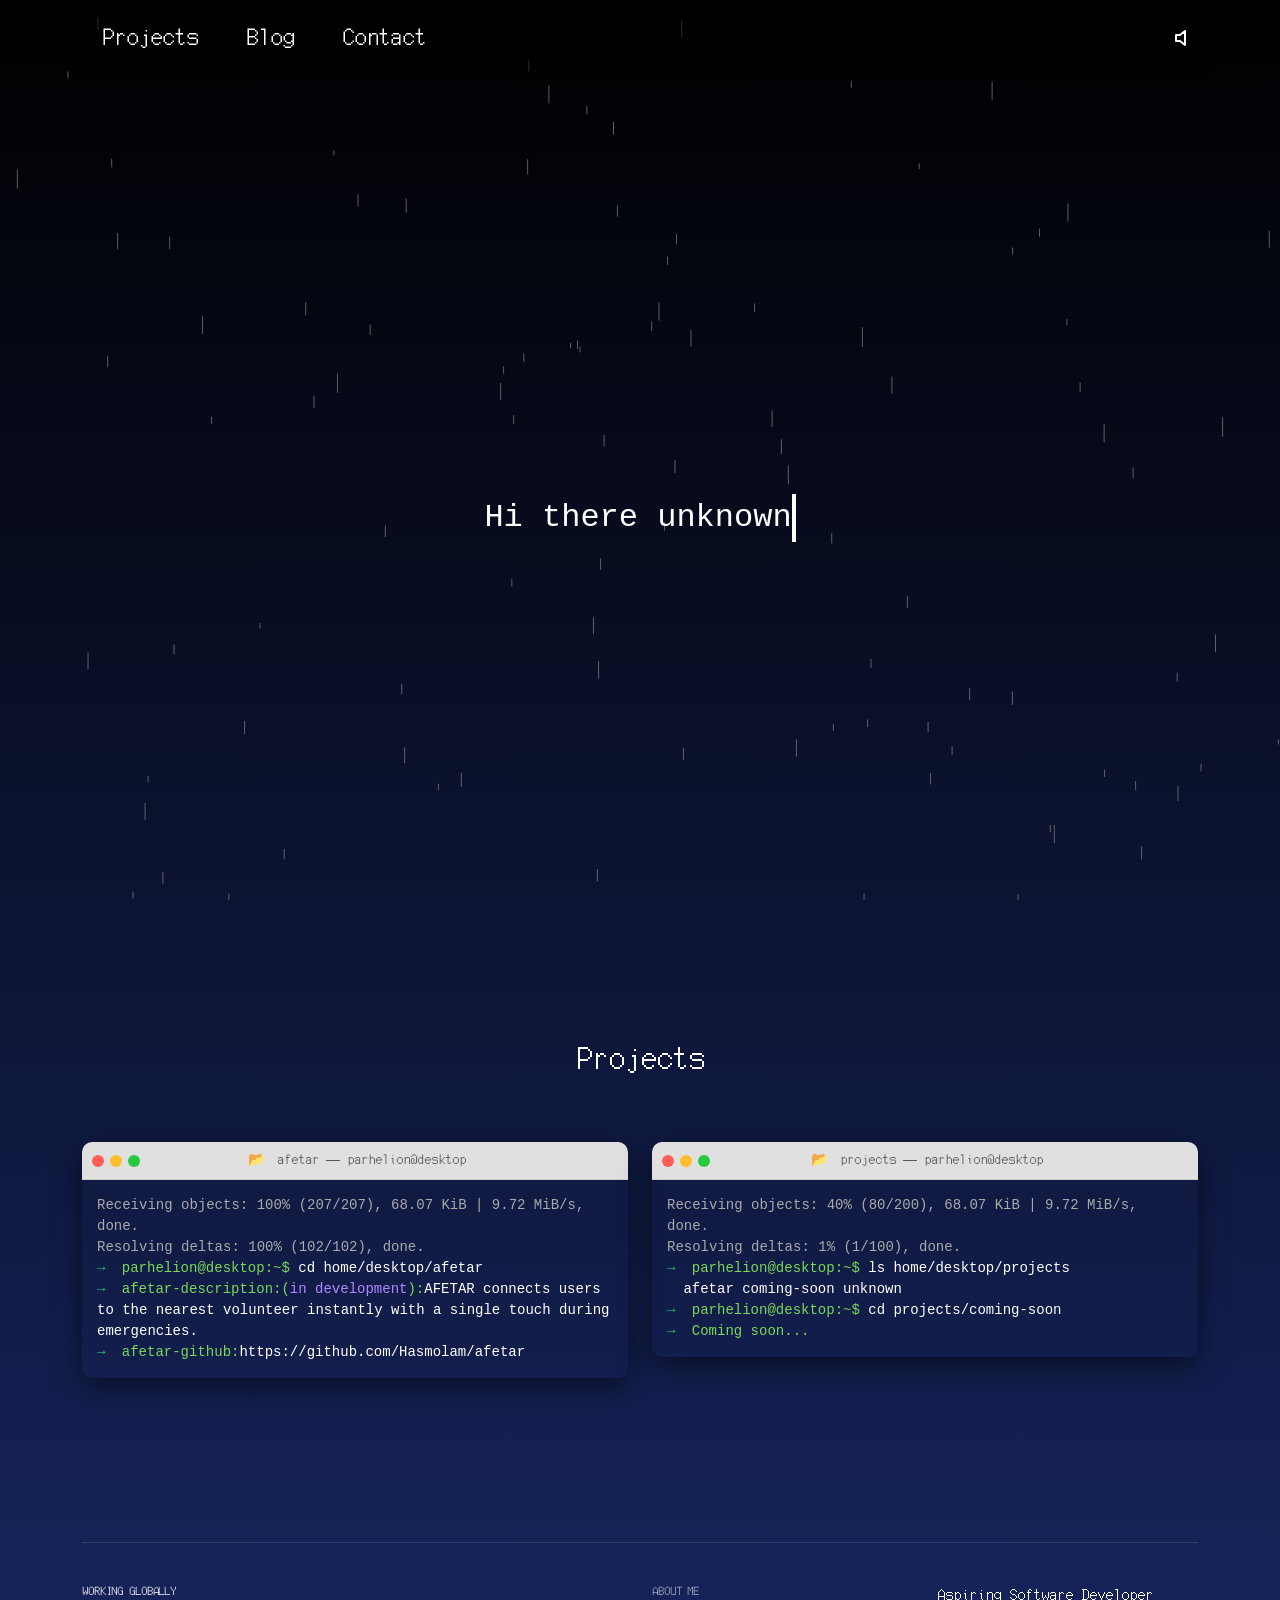
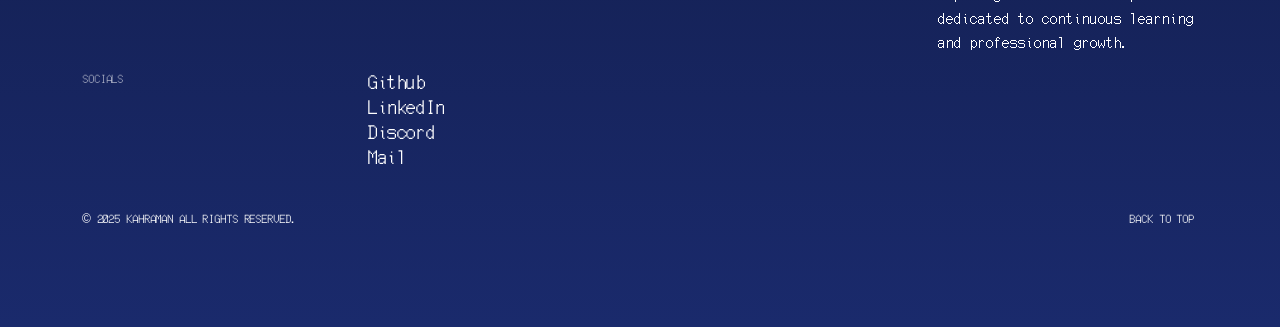
==== index.html @ 612baab5 "added required components" ====
<!DOCTYPE html>
<html lang="en">

<head>
    <meta charset="UTF-8">
    <meta name="viewport" content="width=device-width, initial-scale=1.0">
    <title>Parhelion's Page</title>
    <link rel="stylesheet" href="style.css">
    <link rel="icon" type="image/png-icon" href="favicon.png">
    <link href="https://cdn.jsdelivr.net/npm/bootstrap@5.3.3/dist/css/bootstrap.min.css" rel="stylesheet"
        integrity="sha384-QWTKZyjpPEjISv5WaRU9OFeRpok6YctnYmDr5pNlyT2bRjXh0JMhjY6hW+ALEwIH" crossorigin="anonymous" />

</head>

<body>
    <header>
        <div class="header container">
            <nav>
                <a href="#projects">Projects</a>
                <a href="coming-soon.html">Blog</a>
                <a href="#contacts">Contact</a>
            </nav>
            <div class="controls">
                <div class="volume-container">
                    <div id="volume-icon">
                        <svg id="volume-svg" xmlns="http://www.w3.org/2000/svg" width="24" height="24"
                            viewBox="0 0 24 24" fill="none" stroke="white" stroke-width="2" stroke-linecap="round"
                            stroke-linejoin="round">
                            <polygon points="11 5 6 9 2 9 2 15 6 15 11 19 11 5"></polygon>
                            <path id="volume-wave-1" d="M15.54 8.46a5 5 0 0 1 0 7.07"></path>
                            <path id="volume-wave-2" d="M19.07 4.93a10 10 0 0 1 0 14.14"></path>
                        </svg>
                    </div>
                </div>
            </div>
        </div>
    </header>
    <canvas id="rain-canvas"></canvas>
    <div id="main-content">
        <div>
            <p id="typewriter-text" class="typewriter"></p>
            <p id="typewriter-text-2" class="typewriter"></p>
        </div>
        <div id="scroll-down-arrow" class="hidden">
            <a href="#projects"><span></span><span></span></a>
        </div>
    </div>
    <section id="projects">
        <div class="container">
            <h2 class="section-header">Projects</h2>
            <div class="section-body">
                <div class="row">
                    <div class="col-md-6 col-sm-12">
                        <div class="terminal-card">
                            <div class="terminal-header">
                                <div class="control-buttons">
                                    <div class="control-button close-btn"></div>
                                    <div class="control-button minimize-btn"></div>
                                    <div class="control-button maximize-btn"></div>
                                </div>
                                <div class="terminal-title">
                                    <span class="terminal-icon">📂</span> afetar — parhelion@desktop
                                </div>
                                <div style="width: 44px;"></div>
                            </div>
                            <div class="terminal-body">
                                <div class="terminal-line info-text">Receiving objects: 100% (207/207), 68.07 KiB | 9.72 MiB/s, done.</div>
                                <div class="terminal-line info-text">Resolving deltas: 100% (102/102), done.</div>
                                <div class="terminal-line"><span class="prompt-arrow">→</span> <span class="directory-path">parhelion@desktop:~$</span> cd home/desktop/afetar</div>
                                <div class="terminal-line"><span class="prompt-arrow">→</span> <span class="directory-path">afetar-description:(<span class="git-branch">in development</span>):</span>AFETAR connects users to the nearest volunteer instantly with a single touch during emergencies.</div>
                                <div class="terminal-line"><span class="prompt-arrow">→</span> <span class="directory-path">afetar-github:</span><a href="https://github.com/Hasmolam/afetar" target="_blank">https://github.com/Hasmolam/afetar</a></div>
                            </div>
                        </div>
                    </div>
                    <div class="col-md-6 col-sm-12">
                        <div class="terminal-card">
                            <div class="terminal-header">
                                <div class="control-buttons">
                                    <div class="control-button close-btn"></div>
                                    <div class="control-button minimize-btn"></div>
                                    <div class="control-button maximize-btn"></div>
                                </div>
                                <div class="terminal-title">
                                    <span class="terminal-icon">📂</span> projects — parhelion@desktop
                                </div>
                                <div style="width: 44px;"></div>
                            </div>
                            <div class="terminal-body">
                                <div class="terminal-line info-text">Receiving objects: 40% (80/200), 68.07 KiB | 9.72 MiB/s, done.</div>
                                <div class="terminal-line info-text">Resolving deltas: 1% (1/100), done.</div>
                                <div class="terminal-line"><span class="prompt-arrow">→</span> <span class="directory-path">parhelion@desktop:~$</span> ls home/desktop/projects</div>
                                <div class="terminal-line"><span class="prompt-arrow"></span> <span class="directory-path"></span>afetar coming-soon unknown</div>
                                <div class="terminal-line"><span class="prompt-arrow">→</span> <span class="directory-path">parhelion@desktop:~$<span class="git-branch"></span></span> cd projects/coming-soon</div>
                                <div class="terminal-line"><span class="prompt-arrow">→</span> <span class="directory-path">Coming soon...</span></div>
                            </div>
                        </div>
                    </div>
                </div>
            </div>
        </div>
    </section>

    <footer id="contacts" class="tf-footer">
        <div class="container">
            <div class="br-line"></div>
        </div>
        <div class="footer-inner">
            <div class="container">
                <div class="row">
                    <div class="col-lg-6 col-md-12">
                        <p class="title text-has-dot text-caption fw-medium mb-md-0">
                            <span class="br-dot"></span>
                            WORKING GLOBALLY
                        </p>
                    </div>
                    <div class="col-lg-3 col-md-6 col-sm-12">
                        <p class="footer-heading text-caption fw-medium text-white-64">
                            ABOUT ME
                        </p>
                    </div>
                    <div class="col-lg-3 col-md-6 col-sm-12">
                        <p>Aspiring Software Developer dedicated to continuous learning and professional growth.</p>
                    </div>
                    <div class="col-lg-3 col-md-6 col-sm-12">
                        <p class="footer-heading text-caption fw-medium text-white-64">
                            SOCIALS
                        </p>
                    </div>
                    <div class="col-lg-3 col-md-6 col-sm-12">
                        <ul class="footer-menu-list mb-0">
                            <li><a href="https://github.com/pparhelion" target="_blank" class="link letter-space--2 h5">Github</a></li>
                            <li><a href="https://www.linkedin.com/in/kahraman-efe-oz" target="_blank" class="link letter-space--2 h5">LinkedIn</a></li>
                            <li><a href="https://discordapp.com/users/844173554613747752" target="_blank" class="link letter-space--2 h5">Discord</a></li>
                            <li><a href="mailto:kahramanefe@proton.me" class="link letter-space--2 h5">Mail</a></li>
                        </ul>
                    </div>
                </div>
            </div>
        </div>
        <div class="footer-bottom">
            <div class="container">

                <div class="bottom">
                    <p class="text-nocopy text-caption fw-medium letter-space--1 p-0 mb-0">
                        © 2025 KAHRAMAN ALL RIGHTS RESERVED.
                    </p>
                    <a href="#" class="action-go-top tf-link-icon link text-caption fw-medium letter-space--1">
                        BACK TO TOP
                        <i class="icon icon-arrow-long-right"></i>
                    </a>
                </div>
            </div>
        </div>
    </footer>
    <audio id="audio-player" src="thankstokaya.mp3"></audio>
    <audio id="myAudio" loop>
  <source src="music.mp3" type="audio/mpeg">
</audio>
    <script src="script.js"></script>
</body>

</html>
---- style.css ----
/* CSS Reset === */
@font-face {
  font-family: "NEC_APC3";
  src: url("./Web437_NEC_APC3_8x16.woff") format("woff");
  font-weight: normal;
  font-style: normal;
}

body {
  font-family: "NEC_APC3", sans-serif !important;
}

:root {
  --white: #ffffff;
  --black: #000000;
  --primary: #07c42c;
  --primary-rgb: 7, 196, 44;
  --white-50: #ffffff80;
  --white-64: #ffffffa3;
  --white-32: #ffffff52;
  --white-16: #ffffff29;
  --black-64: #000000a3;
  --black-32: #00000052;
  --line-2: #cccccc;
  --shadow-1: #a3a3a340;
  --verified: #00bf43;
  --success: #3dab25;
  --surface: #d8d8d8;
}

* {
  margin: 0;
  padding: 0;
  box-sizing: border-box;
}

body {
  margin: 0;
  padding: 0;
  background: linear-gradient(to bottom, #000000, #1a2a6c);
  font-family: sans-serif;
  overflow-y: auto;
  scroll-behavior: smooth;
  color: var(--white) !important;
}

img,
picture,
video,
canvas,
svg {
  display: block;
  max-width: 100%;
}

input,
button,
textarea,
select {
  font: inherit;
}

a {
  color: inherit;
  text-decoration: none !important;
  color: var(--text) !important;
}

button {
  cursor: pointer;
  border: none;
  background: none;
}

ul,
ol {
  list-style: none;
  padding-left: 0px !important;
}

/* CSS Reset === */

#rain-canvas {
  position: fixed;
  top: 0;
  left: 0;
  width: 100%;
  height: 100%;
  z-index: -1;
}

.header {
  position: fixed;
  top: 0;
  left: 0;
  width: 100%;
  padding: 20px 50px;
  display: flex;
  justify-content: space-between;
  align-items: center;
  z-index: 1000;
  box-sizing: border-box;
  background: rgba(0, 0, 0, 0.5);
}

nav a {
  color: white;
  text-decoration: none;
  margin: 0 20px;
  font-size: 1.5em;
  transition: color 0.3s;
}

nav a:hover {
  color: #a9a9a9;
}

.controls {
  display: flex;
  align-items: center;
  gap: 15px;
}

.volume-container {
  position: relative;
  display: flex;
  align-items: center;
}

#volume-icon {
  cursor: pointer;
}

#volume-svg {
  display: block;
}

#main-content {
  height: 100vh;
  display: flex;
  flex-direction: column;
  justify-content: center;
  align-items: center;
  color: white;
  font-size: 2em;
  font-family: "Courier New", Courier, monospace;
}

#typewriter-text, #typewriter-text-2 {
  white-space: nowrap;
  overflow: hidden;
}

#typewriter-text-2 {
    display: none; /* Keep it hidden until it's ready */
}

#typewriter-text.typing {
  border-right: 0.15em solid rgb(255, 255, 255);
  animation: blink-caret 0.75s step-end infinite;
}

#typewriter-text-2.typing {
  border-right: 0.15em solid #ffffff; /* Bright Green */
  animation: blink-caret-2 0.75s step-end infinite;
}

@keyframes blink-caret {
  from,
  to {
    border-color: transparent;
  }

  50% {
    border-color: rgb(255, 255, 255);
  }
}

@keyframes blink-caret-2 {
  from,
  to {
    border-color: transparent;
  }

  50% {
    border-color: #ffffff; /* Bright Green */
  }
}

#projects {
  background: transparent;
  color: white;
  text-align: center;
}

.project-card {
  background-color: #1e1e1e; /* terminal dark background */
  border: 1px solid #333; /* thin border */
  border-radius: 8px;
  font-family: "Courier New", Courier, monospace; /* terminal font */
  box-shadow: 0 0 10px rgba(0, 255, 0, 0.2); /* subtle green glow */
  color: #00ff00; /* terminal green text */
  transition: transform 0.2s, box-shadow 0.2s;
}

.project-card:hover {
  transform: translateY(-5px);
  box-shadow: 0 0 20px rgba(0, 255, 0, 0.4);
}

.project-card h3 {
  margin-bottom: 0.5rem;
}

.project-card p {
  margin: 0;
}

#contacts {
  padding: 100px 50px;
  background: transparent;
  color: white;
  text-align: left;
}

#contacts h2 {
  font-size: 3em;
  margin-bottom: 20px;
}

.contact-links {
  display: flex;
  flex-direction: column;
  gap: 10px;
}

.contact-links a {
  color: white;
  transition: color 0.3s;
  text-decoration: none;
  font-size: 1.5em;
}

/* Footer */
footer {
  margin: 0;
  padding-top: 4rem;
  padding-bottom: 4rem;
  border: 0;
  outline: 0;
  font-size: 100%;
  font: inherit;
  vertical-align: baseline;
  font-family: inherit;
  font-size: 100%;
  font-style: inherit;
  font-weight: inherit;
}

.tf-footer .br-line {
  background-color: #323b65;
  display: flex;
}

.br-line {
  width: 100%;
  height: 1px;
  display: inline-flex;
  background-color: #fff;
}

.tf-footer .footer-inner {
  padding-top: 40px;
  padding-bottom: 40px;
}

.footer-menu-list a {
  font-weight: 450;
  color: var(--white);
}

.link {
  -webkit-transition: all 0.3s ease;
  -moz-transition: all 0.3s ease;
  -ms-transition: all 0.3s ease;
  -o-transition: all 0.3s ease;
  transition: all 0.3s ease;
}

.footer-bottom .bottom {
  display: flex;
  align-items: center;
  justify-content: space-between;
  gap: 12px;
  flex-wrap: wrap;
}

.action-go-top {
  gap: 6px;
}

.tf-link-icon {
  display: flex;
  align-items: center;
  gap: 4px;
}

/* Footer */

/* Conatiner */
.container {
  position: relative;
  margin-left: auto;
  margin-right: auto;
  padding-right: 15px;
  padding-left: 15px;
  width: 1326px;
  max-width: 100%;
}

/* Etc */
.text-white-64 {
  color: var(--white-64);
}

.text-caption {
  font-size: 12px;
  line-height: 16px;
  letter-spacing: -0.01em;
}

@media (min-width: 768px) {
  .mb-md-0 {
    margin-bottom: 0 !important;
  }
}

.fw-medium {
  font-weight: 500 !important;
}

.letter-space--2 {
  letter-spacing: -0.02em !important;
}

.p-0 {
  padding: 0px;
}

.mb-0 {
  margin-bottom: 0px;
}
.section-header {
    margin-bottom: 4rem;
    margin-top: 4rem;
}
.section-body {
    max-width: 1200px;
    display: flex;
    align-items: center;
    justify-content: center;
    margin: auto;
    margin-bottom: 4rem;

}
/* Term Card */

/* Terminal Penceresi Kartı */
.terminal-card {
  background-color: transparent; /* Koyu Gri Terminal Arka Planı */
  color: #fff; /* Beyaz Metin Rengi */
  border-radius: 10px; /* Yuvarlak Köşeler */
  padding: 0; /* İç dolguyu kaldır */
  box-shadow: 0 10px 30px rgba(0, 0, 0, 0.5); /* Hafif gölge */
  max-width: 800px;
  margin: auto;
  transition: transform 0.2s ease-in-out;
}

.terminal-card:hover {
  transform: scale(1.05);
}

/* Pencere Başlık Çubuğu Taklidi */
.terminal-header {
  background-color: #e0e0e0;
  border-top-left-radius: 10px;
  border-top-right-radius: 10px;
  padding: 8px 10px;
  display: flex;
  align-items: center;
  border-bottom: 1px solid #ccc;
}

/* Pencere Kontrol Düğmeleri (Kırmızı, Sarı, Yeşil) */
.control-buttons {
  display: flex;
  gap: 6px;
}

.control-button {
  width: 12px;
  height: 12px;
  border-radius: 50%;
}

.close-btn {
  background-color: #ff5f56;
} /* Kırmızı */
.minimize-btn {
  background-color: #ffbd2e;
} /* Sarı */
.maximize-btn {
  background-color: #27c93f;
} /* Yeşil */

/* Başlık Metni */
.terminal-title {
  flex-grow: 1;
  text-align: center;
  font-size: 14px;
  font-weight: 500;
  color: #555;
  margin: 0 10px;
  white-space: nowrap;
  overflow: hidden;
  text-overflow: ellipsis;
}

/* Terminal İçeriği Alanı */
.terminal-body {
  font-family: "SFMono-Regular", Consolas, "Liberation Mono", Menlo, Courier,
    monospace; /* Monospace Yazı Tipi */
  font-size: 14px;
  padding: 15px;
  line-height: 1.5;
  text-align: left;
  overflow-x: auto; /* Yatay kaydırma çubuğu */
}

/* Terminal Komut Satırı Stilleri */
.terminal-line {
  white-space: pre-wrap; /* Satır sonlarını korur */
}

/* Terminal Simgesi (website 📂) */
.terminal-icon {
  color: #ffcc00; /* Sarı Klasör Simgesi */
  margin-right: 5px;
}

/* Git Branch Rengi (development) */
.git-branch {
  color: #b388ff; /* Açık Mor */
}

/* Dizin Rengi (koyu yeşil) */
.directory-path {
  color: #79d858; /* Açık Yeşil */
}

/* Komut Satırı Başı (->) */
.prompt-arrow {
  color: #2ecc71; /* Parlak Yeşil */
  margin-right: 8px;
}

/* Koyu Gri Ana Bilgiler */
.info-text {
  color: #aaa;
}

/* Coming Soon Page */
.coming-soon-page {
    background: #000;
    overflow: hidden; /* Hide scrollbars for the full-page canvas */
}

#scroll-down-arrow {
    position: absolute;
    bottom: 100px;
    left: 50%;
    transform: translateX(-40%);
    z-index: 1;
    cursor: pointer;
    font-family: "NEC_APC3", sans-serif;
}

#scroll-down-arrow span {
    display: block;
    width: 30px;
    height: 30px;
    border-bottom: 3px solid white;
    border-right: 3px solid white;
    transform: rotate(45deg);
    margin: -15px;
    animation: animate-arrow 2s infinite;
}

#scroll-down-arrow span:nth-child(2) {
    animation-delay: -0.2s;
}

#scroll-down-arrow.hidden {
    display: none;
}

@keyframes animate-arrow {
    0% {
        opacity: 0;
        transform: rotate(45deg) translate(-20px, -20px);
    }
    50% {
        opacity: 1;
    }
    100% {
        opacity: 0;
        transform: rotate(45deg) translate(20px, 20px);
    }
}

.coming-soon-page .container {
    display: flex;
    justify-content: center;
    align-items: center;
    height: 100vh;
    text-align: center;
}

.coming-soon-page h1 {
    color: white;
    font-size: 3em;
}

@media (max-width: 768px) {
    .header {
        padding: 15px;
        flex-direction: column;
    }

    nav {
        margin-bottom: 10px;
    }

    nav a {
        font-size: 1.2em;
        margin: 0 10px;
    }

    #main-content {
        font-size: 1.5em;
        padding: 0 20px;
        text-align: center;
    }

    .terminal-card {
        margin-bottom: 2rem;
    }

    .footer-inner .row > div {
        margin-bottom: 30px;
        text-align: center;
    }

    .footer-bottom .bottom {
        flex-direction: column;
        text-align: center;
        gap: 20px;
    }
}

@media (max-width: 480px) {
    .header {
        padding: 10px;
    }

    nav a {
        font-size: 1em;
        margin: 0 8px;
    }

    #main-content {
        font-size: 1.2em;
    }

    .terminal-body {
        font-size: 12px;
    }

    #typewriter-text, #typewriter-text-2 {
        white-space: normal;
        overflow: visible;
    }
}
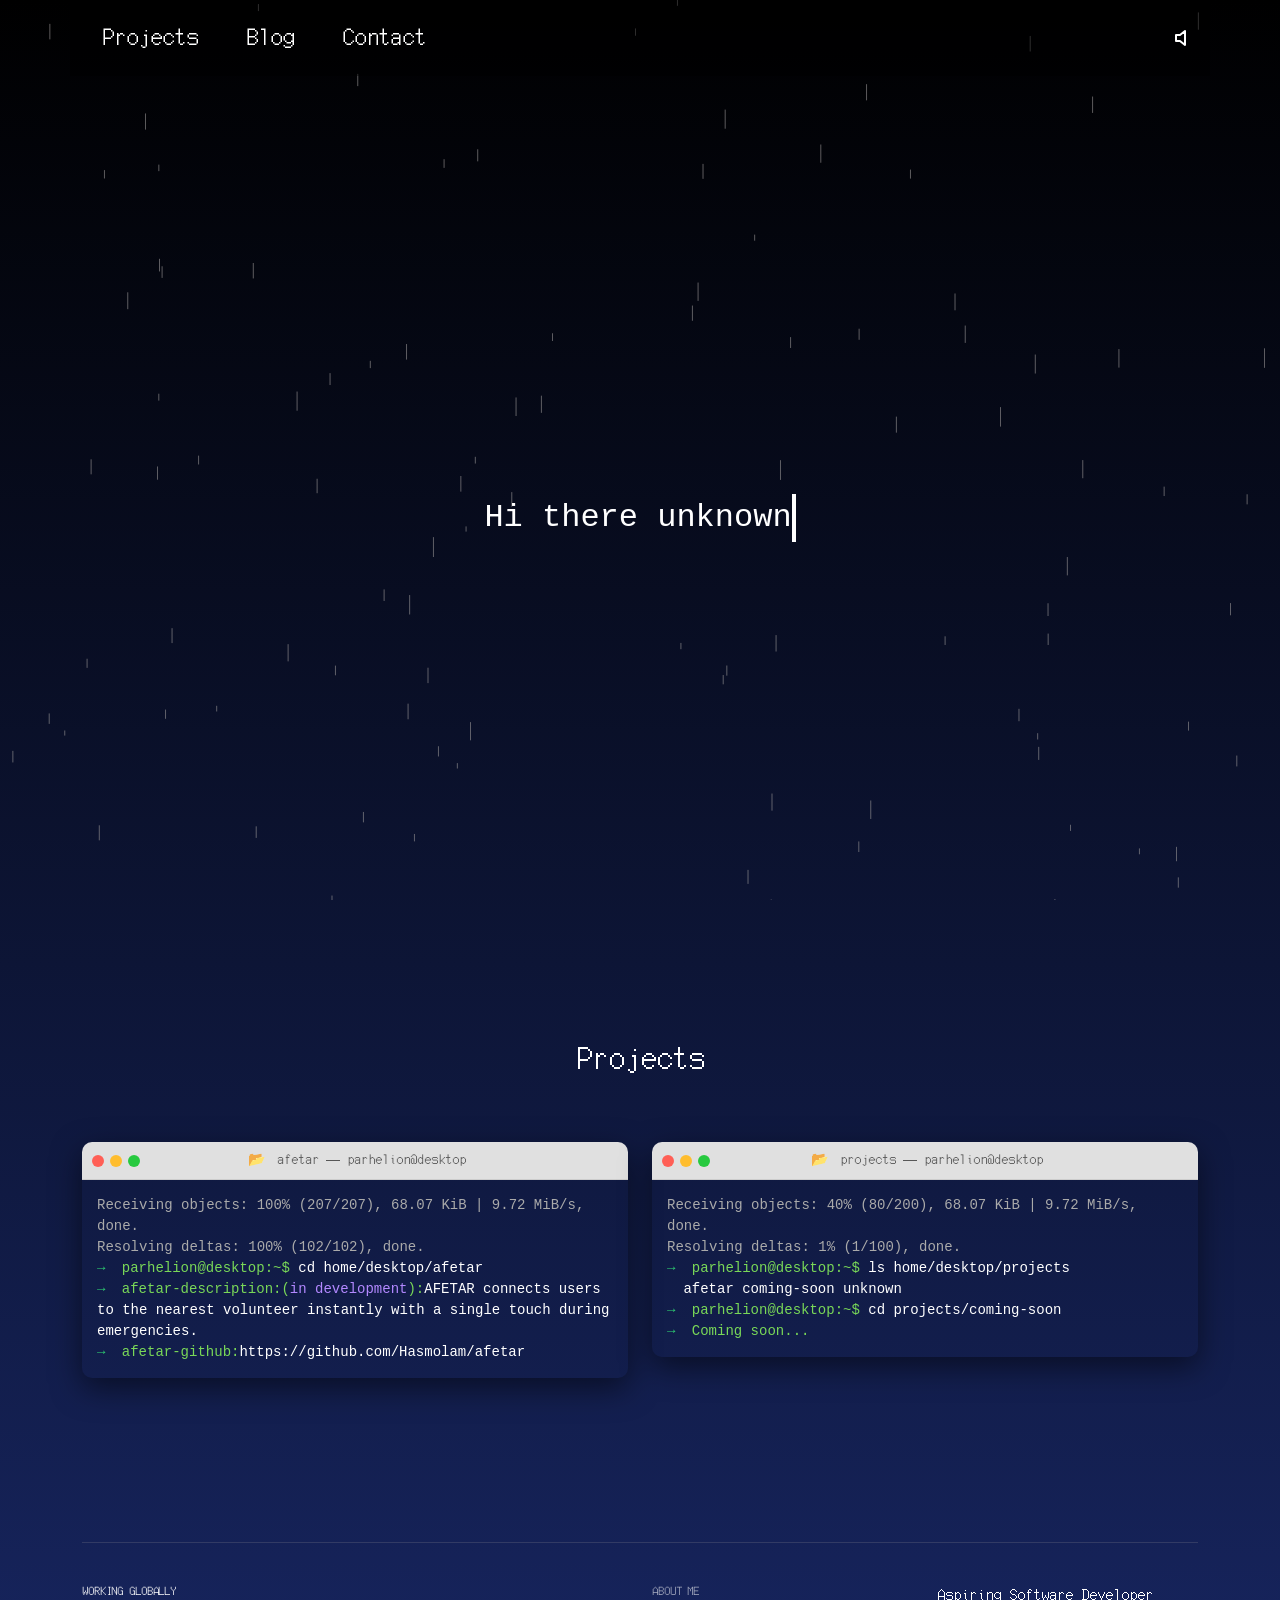
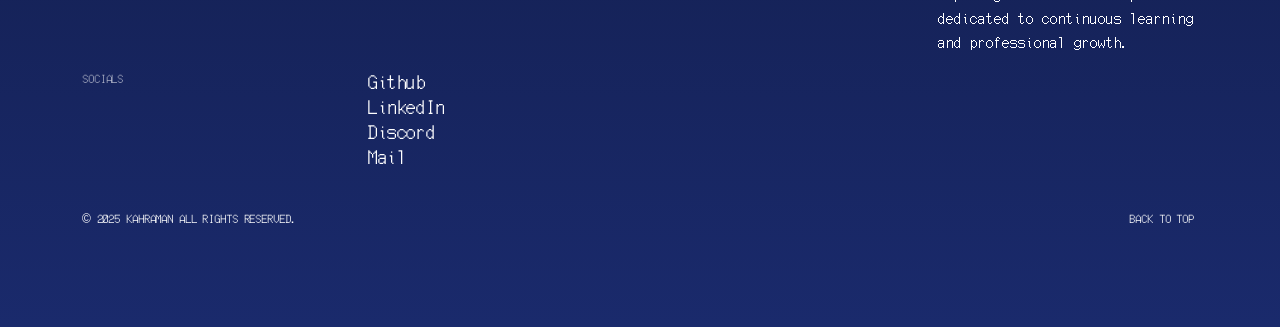
==== commit cddf5e72: "Fixed Broken Links Fixed Broken Links. -Parhelion with <3" ====
--- a/index.html
+++ b/index.html
@@ -129,7 +129,7 @@
                     <div class="col-lg-3 col-md-6 col-sm-12">
                         <ul class="footer-menu-list mb-0">
                             <li><a href="https://github.com/pparhelion" target="_blank" class="link letter-space--2 h5">Github</a></li>
-                            <li><a href="https://www.linkedin.com/in/kahraman-efe-oz" target="_blank" class="link letter-space--2 h5">LinkedIn</a></li>
+                            <li><a href="https://www.linkedin.com/in/kahraman-efe-boyraz-80811b394/" target="_blank" class="link letter-space--2 h5">LinkedIn</a></li>
                             <li><a href="https://discordapp.com/users/844173554613747752" target="_blank" class="link letter-space--2 h5">Discord</a></li>
                             <li><a href="mailto:kahramanefe@proton.me" class="link letter-space--2 h5">Mail</a></li>
                         </ul>
@@ -159,4 +159,5 @@
     <script src="script.js"></script>
 </body>
 
-</html>+
+</html>
